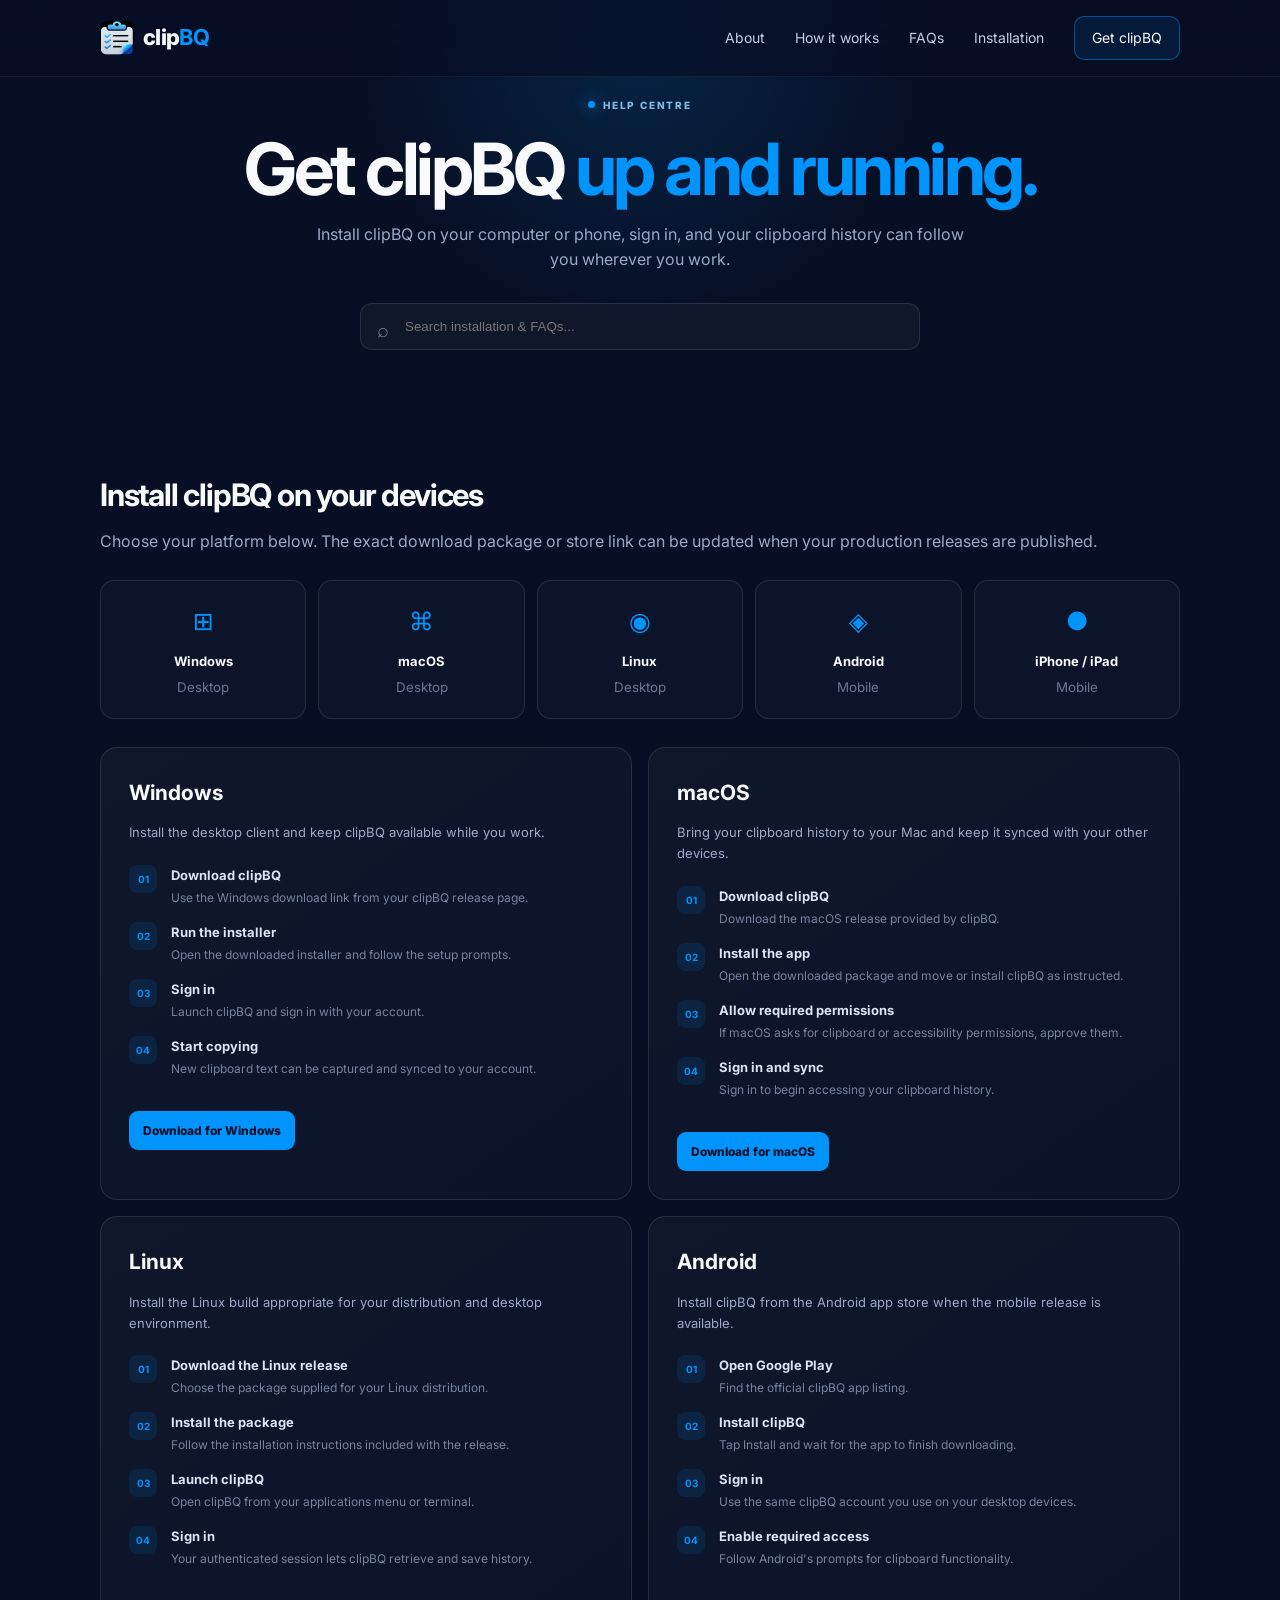
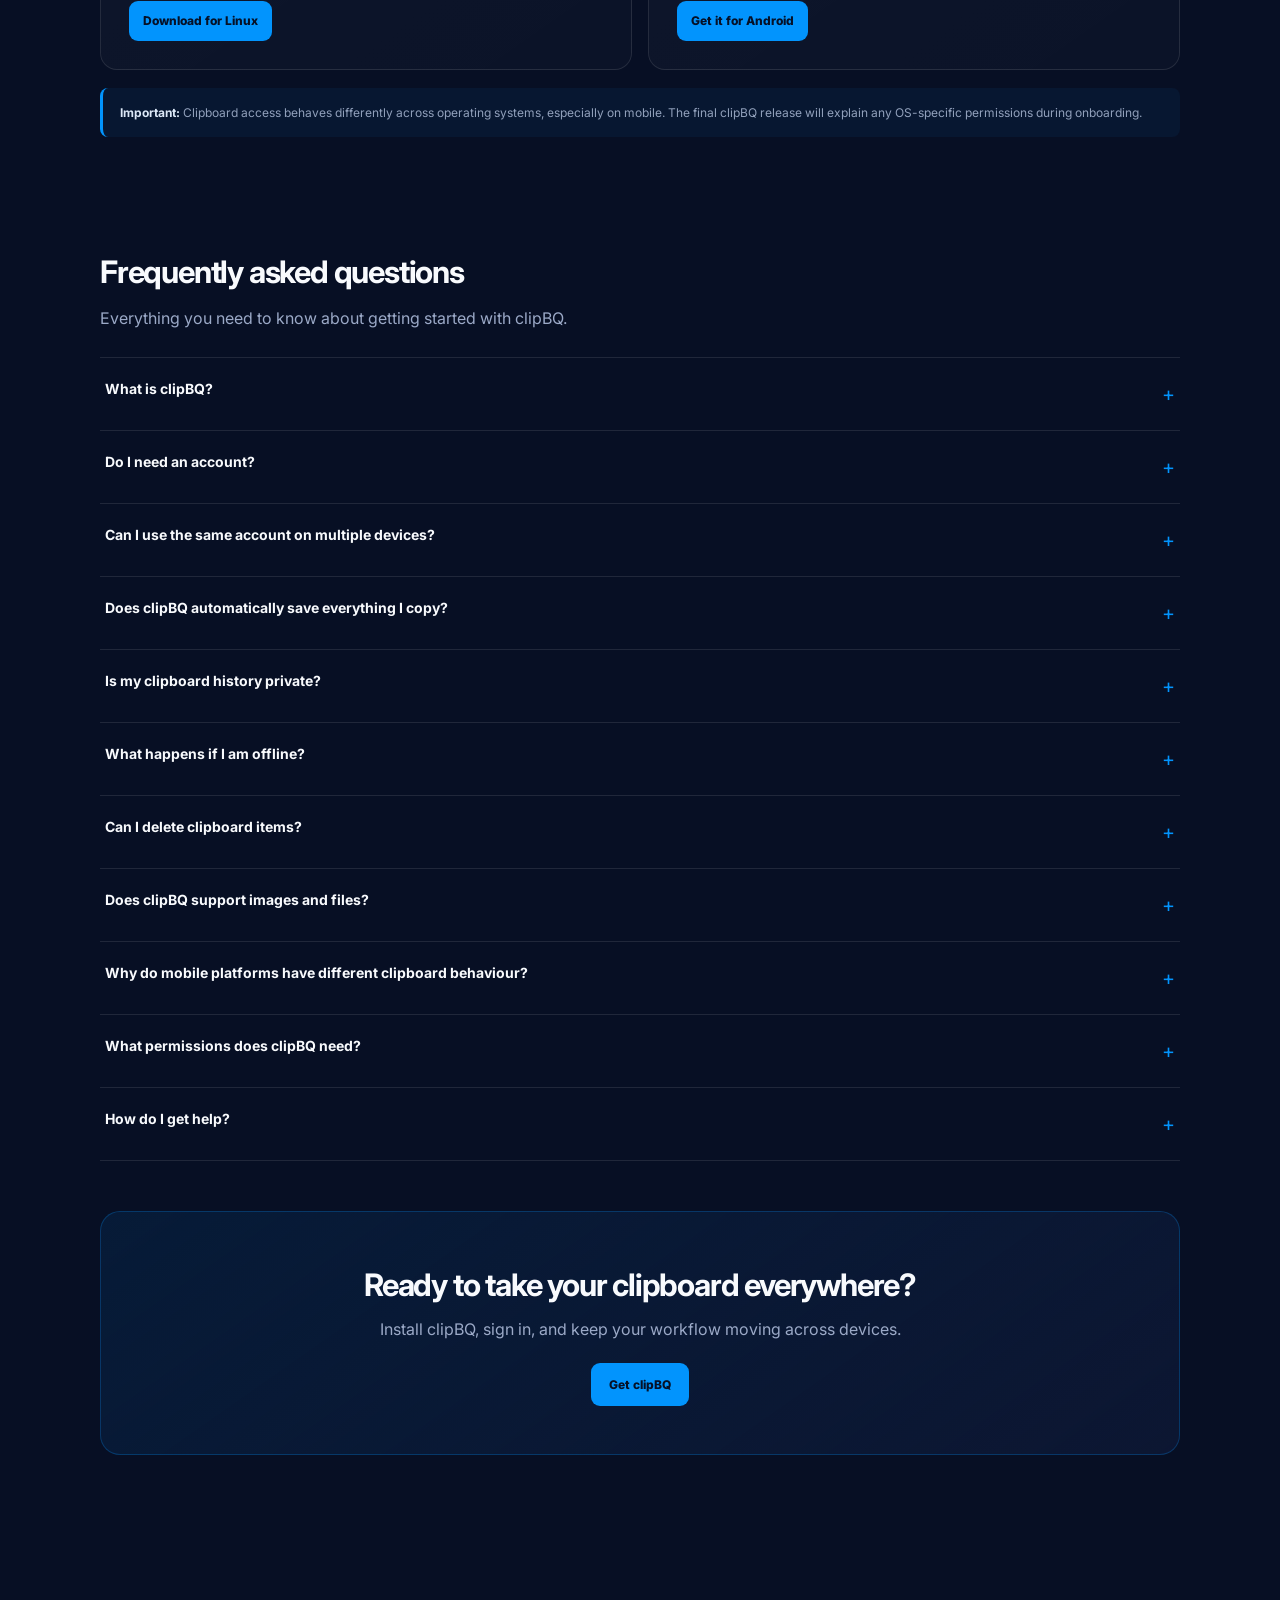
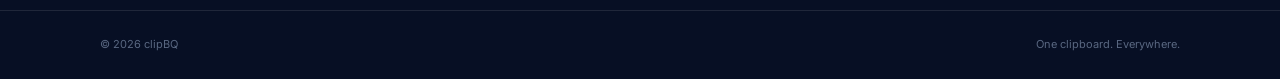
==== faq.html @ 4a56b2cd "Add FAQs page" ====
<!DOCTYPE html>
<html lang="en">

<head>
  <meta charset="UTF-8" />
  <meta name="viewport" content="width=device-width, initial-scale=1.0" />
  <meta name="description"
    content="clipBQ installation guide and frequently asked questions for Linux, macOS, Windows, Android and iOS." />
  <title>clipBQ — Installation & FAQs</title>
  <link rel="preconnect" href="https://fonts.googleapis.com">
  <link rel="preconnect" href="https://fonts.gstatic.com" crossorigin>
  <link href="https://fonts.googleapis.com/css2?family=Inter:wght@400;500;600;700;800&display=swap" rel="stylesheet">
  <link rel="stylesheet" href="faq.css" />
  <link rel="apple-touch-icon" sizes="180x180" href="/apple-touch-icon.png">
  <link rel="icon" type="image/png" sizes="32x32" href="/favicon-32x32.png">
  <link rel="icon" type="image/png" sizes="16x16" href="/favicon-16x16.png">
  <link rel="manifest" href="/site.webmanifest">
</head>

<body>
  <header class="site-header">
    <nav class="nav container">
      <a class="brand" href="index.html">
        <img src="clipBQ-logo.png" alt="clipBQ icon">
        <span>clip<b>BQ</b></span>
      </a>

      <button class="menu-toggle" id="menuToggle" aria-label="Open menu" aria-expanded="false">☰</button>

      <div class="nav-links" id="navLinks">
        <a href="index.html">About</a>
        <a href="index.html#how-it-works">How it works</a>
        <a href="#faq">FAQs</a>
        <a href="#install">Installation</a>
        <a class="nav-cta" href="index.html#download">Get clipBQ</a>
      </div>
    </nav>
  </header>

  <section class="hero">
    <div class="container">
      <div class="eyebrow"><i></i> Help centre</div>
      <h1>Get clipBQ <span>up and running.</span></h1>
      <p>Install clipBQ on your computer or phone, sign in, and your clipboard history can follow you wherever you work.
      </p>

      <div class="search">
        <span>⌕</span>
        <input id="faqSearch" type="search" placeholder="Search installation & FAQs..." aria-label="Search FAQs">
      </div>
    </div>
  </section>

  <main>
    <section class="section" id="install">
      <div class="container">
        <h2>Install clipBQ on your devices</h2>
        <p class="section-intro">Choose your platform below. The exact download package or store link can be updated
          when your production releases are published.</p>

        <div class="platform-grid">
          <a class="platform" href="#windows"><span
              class="icon">⊞</span><strong>Windows</strong><small>Desktop</small></a>
          <a class="platform" href="#macos"><span class="icon">⌘</span><strong>macOS</strong><small>Desktop</small></a>
          <a class="platform" href="#linux"><span class="icon">◉</span><strong>Linux</strong><small>Desktop</small></a>
          <a class="platform" href="#android"><span
              class="icon">◈</span><strong>Android</strong><small>Mobile</small></a>
          <a class="platform" href="#android"><span class="icon">●</span><strong>iPhone /
              iPad</strong><small>Mobile</small></a>
        </div>

        <div class="install-grid">
          <article class="install-card" id="windows">
            <h3>Windows</h3>
            <p>Install the desktop client and keep clipBQ available while you work.</p>
            <ol class="steps">
              <li><b>01</b>
                <div><strong>Download clipBQ</strong><span>Use the Windows download link from your clipBQ release
                    page.</span></div>
              </li>
              <li><b>02</b>
                <div><strong>Run the installer</strong><span>Open the downloaded installer and follow the setup
                    prompts.</span></div>
              </li>
              <li><b>03</b>
                <div><strong>Sign in</strong><span>Launch clipBQ and sign in with your account.</span></div>
              </li>
              <li><b>04</b>
                <div><strong>Start copying</strong><span>New clipboard text can be captured and synced to your
                    account.</span></div>
              </li>
            </ol>
            <a class="download" href="index.html#download">Download for Windows</a>
          </article>

          <article class="install-card" id="macos">
            <h3>macOS</h3>
            <p>Bring your clipboard history to your Mac and keep it synced with your other devices.</p>
            <ol class="steps">
              <li><b>01</b>
                <div><strong>Download clipBQ</strong><span>Download the macOS release provided by clipBQ.</span></div>
              </li>
              <li><b>02</b>
                <div><strong>Install the app</strong><span>Open the downloaded package and move or install clipBQ as
                    instructed.</span></div>
              </li>
              <li><b>03</b>
                <div><strong>Allow required permissions</strong><span>If macOS asks for clipboard or accessibility
                    permissions, approve them.</span></div>
              </li>
              <li><b>04</b>
                <div><strong>Sign in and sync</strong><span>Sign in to begin accessing your clipboard history.</span>
                </div>
              </li>
            </ol>
            <a class="download" href="index.html#download">Download for macOS</a>
          </article>

          <article class="install-card" id="linux">
            <h3>Linux</h3>
            <p>Install the Linux build appropriate for your distribution and desktop environment.</p>
            <ol class="steps">
              <li><b>01</b>
                <div><strong>Download the Linux release</strong><span>Choose the package supplied for your Linux
                    distribution.</span></div>
              </li>
              <li><b>02</b>
                <div><strong>Install the package</strong><span>Follow the installation instructions included with the
                    release.</span></div>
              </li>
              <li><b>03</b>
                <div><strong>Launch clipBQ</strong><span>Open clipBQ from your applications menu or terminal.</span>
                </div>
              </li>
              <li><b>04</b>
                <div><strong>Sign in</strong><span>Your authenticated session lets clipBQ retrieve and save
                    history.</span></div>
              </li>
            </ol>
            <a class="download" href="index.html#download">Download for Linux</a>
          </article>

          <article class="install-card" id="android">
            <h3>Android</h3>
            <p>Install clipBQ from the Android app store when the mobile release is available.</p>
            <ol class="steps">
              <li><b>01</b>
                <div><strong>Open Google Play</strong><span>Find the official clipBQ app listing.</span></div>
              </li>
              <li><b>02</b>
                <div><strong>Install clipBQ</strong><span>Tap Install and wait for the app to finish downloading.</span>
                </div>
              </li>
              <li><b>03</b>
                <div><strong>Sign in</strong><span>Use the same clipBQ account you use on your desktop devices.</span>
                </div>
              </li>
              <li><b>04</b>
                <div><strong>Enable required access</strong><span>Follow Android's prompts for clipboard
                    functionality.</span></div>
              </li>
            </ol>
            <a class="download" href="index.html#download">Get it for Android</a>
          </article>
        </div>

        <div class="note">
          <strong>Important:</strong> Clipboard access behaves differently across operating systems, especially on
          mobile. The final clipBQ release will explain any OS-specific permissions during onboarding.
        </div>
      </div>
    </section>

    <section class="section" id="faq">
      <div class="container">
        <h2>Frequently asked questions</h2>
        <p class="section-intro">Everything you need to know about getting started with clipBQ.</p>

        <div class="faq-list" id="faqList">
          <details>
            <summary>What is clipBQ?</summary>
            <p>clipBQ is a cross-platform clipboard manager designed to keep your clipboard history in one place across
              Linux, macOS, Windows, Android and iOS.</p>
          </details>
          <details>
            <summary>Do I need an account?</summary>
            <p>Yes. An account allows clipBQ to associate your clipboard history with you and synchronize it across your
              devices.</p>
          </details>
          <details>
            <summary>Can I use the same account on multiple devices?</summary>
            <p>Yes. Sign in with the same clipBQ account on each supported device to access your clipboard history.</p>
          </details>
          <details>
            <summary>Does clipBQ automatically save everything I copy?</summary>
            <p>The desktop client can monitor new clipboard content while running. For mobile releases, users push
              chosen clips to the app for cloud upload.</p>
          </details>
          <details>
            <summary>Is my clipboard history private?</summary>
            <p>clipBQ enforces access security via Cloud database Row Level Security. Data is protected with encryption
              and retention controls.</p>
          </details>
          <details>
            <summary>What happens if I am offline?</summary>
            <p>This initial version requires a network connection to sync. Desktop updates will queue clipboard changes
              locally when offline.</p>
          </details>
          <details>
            <summary>Can I delete clipboard items?</summary>
            <p>Yes, the cloud fully supports clearing history. The interface provides fast, easy methods for deleting
              entries.</p>
          </details>
          <details>
            <summary>Does clipBQ support images and files?</summary>
            <p>This release focuses on text clipboard history. Image and file support will follow in future updates.</p>
          </details>
          <details>
            <summary>Why do mobile platforms have different clipboard behaviour?</summary>
            <p>Android and iOS apply specific privacy restrictions to continuous background clipboard access.</p>
          </details>
          <details>
            <summary>What permissions does clipBQ need?</summary>
            <p>clipBQ requests minimum permissions required for clipboard monitoring and synchronization based on OS
              features.</p>
          </details>
          <details>
            <summary>How do I get help?</summary>
            <p>Once our support channel is ready, links for our documentation, GitHub Discussions, or support email will
              be added here.</p>
          </details>
        </div>

        <div class="cta">
          <h2>Ready to take your clipboard everywhere?</h2>
          <p>Install clipBQ, sign in, and keep your workflow moving across devices.</p>
          <a class="nav-cta" href="index.html#download">Get clipBQ</a>
        </div>
      </div>
    </section>
  </main>

  <footer>
    <div class="container footer">
      <span>© 2026 clipBQ</span>
      <span>One clipboard. Everywhere.</span>
    </div>
  </footer>

  <script src="script.js"></script>
</body>

</html>
---- faq.css ----
:root {
    --bg: #070F24;
    --surface: #0D1733;
    --surface2: #101C3C;
    --blue: #0294FD;
    --blue2: #0170F5;
    --white: #F8FAFD;
    --muted: #9BA9C7;
    --line: rgba(248, 250, 253, .1)
}

* {
    box-sizing: border-box
}

html {
    scroll-behavior: smooth
}

body {
    margin: 0;
    background: var(--bg);
    color: var(--white);
    font-family: Inter, ui-sans-serif, system-ui, -apple-system, "Segoe UI", sans-serif;
    line-height: 1.6
}

a {
    color: inherit;
    text-decoration: none
}

.site-header {
    position: fixed;
    inset: 0 0 auto;
    z-index: 100;
    background: rgba(7, 15, 36, .72);
    border-bottom: 1px solid rgba(248, 250, 253, .06);
    backdrop-filter: blur(18px);
}

.nav {
    height: 76px;
    display: flex;
    align-items: center;
    justify-content: space-between;
}

.brand {
    display: inline-flex;
    align-items: center;
    gap: 9px;
    font-size: 22px;
    font-weight: 800;
    letter-spacing: -.8px;
}

.brand>span:last-child>span {
    color: var(--blue);
}

.brand-mark {
    width: 35px;
    height: 35px;
    display: grid;
    place-items: center;
}

.brand-mark svg {
    width: 100%;
    height: 100%;
}

.brand-mark.small {
    width: 28px;
    height: 28px;
}

.nav-links {
    display: flex;
    align-items: center;
    gap: 30px;
    font-size: 14px;
    color: #c5cee1;
}

.nav-links a:hover {
    color: var(--white);
}

.nav-cta {
    padding: 10px 17px;
    border: 1px solid rgba(2, 148, 253, .45);
    border-radius: 10px;
    color: var(--white);
    background: rgba(2, 148, 253, .10);
}

.menu-toggle {
    display: none;
    background: none;
    color: white;
    border: 0;
    font-size: 24px;
    cursor: pointer;
}

.brand {
    display: flex;
    align-items: center;
    gap: 9px;
    font-weight: 800;
    font-size: 22px;
    letter-spacing: -.7px
}

.brand b {
    color: var(--blue)
}

.brand img {
    width: 34px;
    height: 34px;
    object-fit: contain;
    border-radius: 8px
}

.navlinks {
    display: flex;
    gap: 26px;
    color: #aab6cc;
    font-size: 13px
}

.navlinks a:hover {
    color: #fff
}

command {
    color: var(--blue);
    font-weight: bold;
}

.container {
    width: min(1080px, calc(100% - 36px));
    margin: auto
}

header {
    position: sticky;
    top: 0;
    z-index: 10;
    background: rgba(7, 15, 36, .82);
    backdrop-filter: blur(16px);
    border-bottom: 1px solid var(--line)
}

nav {
    height: 72px;
    display: flex;
    align-items: center;
    justify-content: space-between
}

.brand {
    display: flex;
    align-items: center;
    gap: 9px;
    font-weight: 800;
    font-size: 22px;
    letter-spacing: -.7px
}

.brand b {
    color: var(--blue)
}

.brand img {
    width: 34px;
    height: 34px;
    object-fit: contain;
    border-radius: 8px
}

.navlinks {
    display: flex;
    gap: 26px;
    color: #aab6cc;
    font-size: 13px
}

.navlinks a:hover {
    color: #fff
}

.back {
    padding: 9px 14px;
    border: 1px solid rgba(2, 148, 253, .35);
    border-radius: 9px;
    background: rgba(2, 148, 253, .08);
    color: #fff
}

.hero {
    padding: 90px 0 65px;
    text-align: center;
    background: radial-gradient(circle at 50% 10%, rgba(2, 148, 253, .16), transparent 38%)
}

.eyebrow {
    display: inline-flex;
    align-items: center;
    gap: 8px;
    color: #86b9df;
    text-transform: uppercase;
    letter-spacing: 1.8px;
    font-size: 10px;
    font-weight: 800
}

.eyebrow i {
    width: 7px;
    height: 7px;
    background: var(--blue);
    border-radius: 50%;
    box-shadow: 0 0 16px var(--blue)
}

h1 {
    font-size: clamp(44px, 7vw, 72px);
    line-height: 1;
    letter-spacing: -3.5px;
    margin: 17px 0
}

h1 span {
    color: var(--blue)
}

.hero p {
    max-width: 650px;
    margin: auto;
    color: var(--muted);
    font-size: 16px
}

.search {
    margin: 30px auto 0;
    max-width: 560px;
    position: relative
}

.search input {
    width: 100%;
    padding: 15px 18px 15px 44px;
    border-radius: 12px;
    border: 1px solid var(--line);
    background: rgba(255, 255, 255, .035);
    color: #fff;
    outline: 0
}

.search input:focus {
    border-color: rgba(2, 148, 253, .6)
}

.search span {
    position: absolute;
    left: 17px;
    top: 11px;
    color: #72819e;
    font-size: 20px
}

main {
    padding-bottom: 100px
}

.section {
    padding: 55px 0
}

.section h2 {
    font-size: 31px;
    letter-spacing: -1.2px;
    margin: 0 0 10px
}

.section-intro {
    color: var(--muted);
    margin-top: 0
}

.platform-grid {
    display: grid;
    grid-template-columns: repeat(5, 1fr);
    gap: 12px;
    margin-top: 25px
}

.platform {
    padding: 20px 15px;
    border: 1px solid var(--line);
    border-radius: 14px;
    background: rgba(255, 255, 255, .025);
    text-align: center;
    transition: .2s
}

.platform:hover {
    transform: translateY(-3px);
    border-color: rgba(2, 148, 253, .35);
    background: rgba(2, 148, 253, .06)
}

.platform .icon {
    font-size: 25px;
    color: var(--blue);
    display: block;
    margin-bottom: 7px
}

.platform strong {
    font-size: 13px
}

.platform small {
    display: block;
    color: #687793;
    margin-top: 3px
}

.install-grid {
    display: grid;
    grid-template-columns: 1fr 1fr;
    gap: 16px;
    margin-top: 28px
}

.install-card {
    padding: 28px;
    border: 1px solid var(--line);
    border-radius: 17px;
    background: linear-gradient(145deg, rgba(255, 255, 255, .035), rgba(255, 255, 255, .018))
}

.install-card h3 {
    margin: 0 0 6px;
    font-size: 21px
}

.install-card>p {
    color: var(--muted);
    font-size: 13px
}

.steps {
    margin: 22px 0 0;
    padding: 0;
    list-style: none
}

.steps li {
    display: grid;
    grid-template-columns: 31px 1fr;
    gap: 11px;
    margin: 15px 0;
    color: #dbe4f3;
    font-size: 13px
}

.steps b {
    width: 28px;
    height: 28px;
    border-radius: 8px;
    display: grid;
    place-items: center;
    background: rgba(2, 148, 253, .11);
    color: var(--blue);
    font-size: 10px
}

.steps strong {
    display: block
}

.steps span {
    display: block;
    color: #75839d;
    font-size: 12px;
    margin-top: 2px
}

.download {
    display: inline-block;
    margin-top: 18px;
    padding: 10px 14px;
    border-radius: 9px;
    background: var(--blue);
    color: #061127;
    font-size: 12px;
    font-weight: 800
}

.note {
    margin-top: 18px;
    padding: 15px 17px;
    border-left: 3px solid var(--blue);
    border-radius: 8px;
    background: rgba(2, 148, 253, .06);
    color: #91a0bb;
    font-size: 12px
}

.note strong {
    color: #dce8f7
}

.faq-list {
    margin-top: 25px;
    border-top: 1px solid var(--line)
}

details {
    border-bottom: 1px solid var(--line)
}

summary {
    cursor: pointer;
    list-style: none;
    padding: 20px 5px;
    font-weight: 700;
    font-size: 14px;
    display: flex;
    justify-content: space-between;
    gap: 20px
}

summary::-webkit-details-marker {
    display: none
}

summary:after {
    content: '+';
    color: var(--blue);
    font-size: 20px;
    font-weight: 400
}

details[open] summary:after {
    content: '−'
}

details p {
    margin: 0;
    padding: 0 40px 21px 5px;
    color: #8996b0;
    font-size: 13px;
    max-width: 850px
}

.cta {
    margin-top: 50px;
    padding: 48px 30px;
    text-align: center;
    border: 1px solid rgba(2, 148, 253, .25);
    border-radius: 20px;
    background: linear-gradient(145deg, rgba(2, 148, 253, .09), rgba(13, 23, 51, .95))
}

.cta h2 {
    margin: 0 0 8px
}

.cta p {
    color: var(--muted);
    margin: 0
}

.cta a {
    display: inline-block;
    margin-top: 20px;
    padding: 11px 17px;
    border-radius: 9px;
    background: var(--blue);
    color: #061127;
    font-weight: 800;
    font-size: 12px
}

footer {
    border-top: 1px solid var(--line);
    padding: 25px 0;
    color: #596781;
    font-size: 11px
}

.footer {
    display: flex;
    justify-content: space-between;
    gap: 20px
}

.hidden {
    display: none !important
}

@media(max-width:800px) {
    .platform-grid {
        grid-template-columns: repeat(3, 1fr)
    }

    .install-grid {
        grid-template-columns: 1fr
    }

    .navlinks a:not(.back) {
        display: none
    }
}

@media(max-width:520px) {
    .platform-grid {
        grid-template-columns: 1fr 1fr
    }

    .hero {
        padding-top: 65px
    }

    h1 {
        letter-spacing: -2.5px
    }

    .container {
        width: min(100% - 26px, 1080px)
    }

    .footer {
        flex-direction: column
    }
}
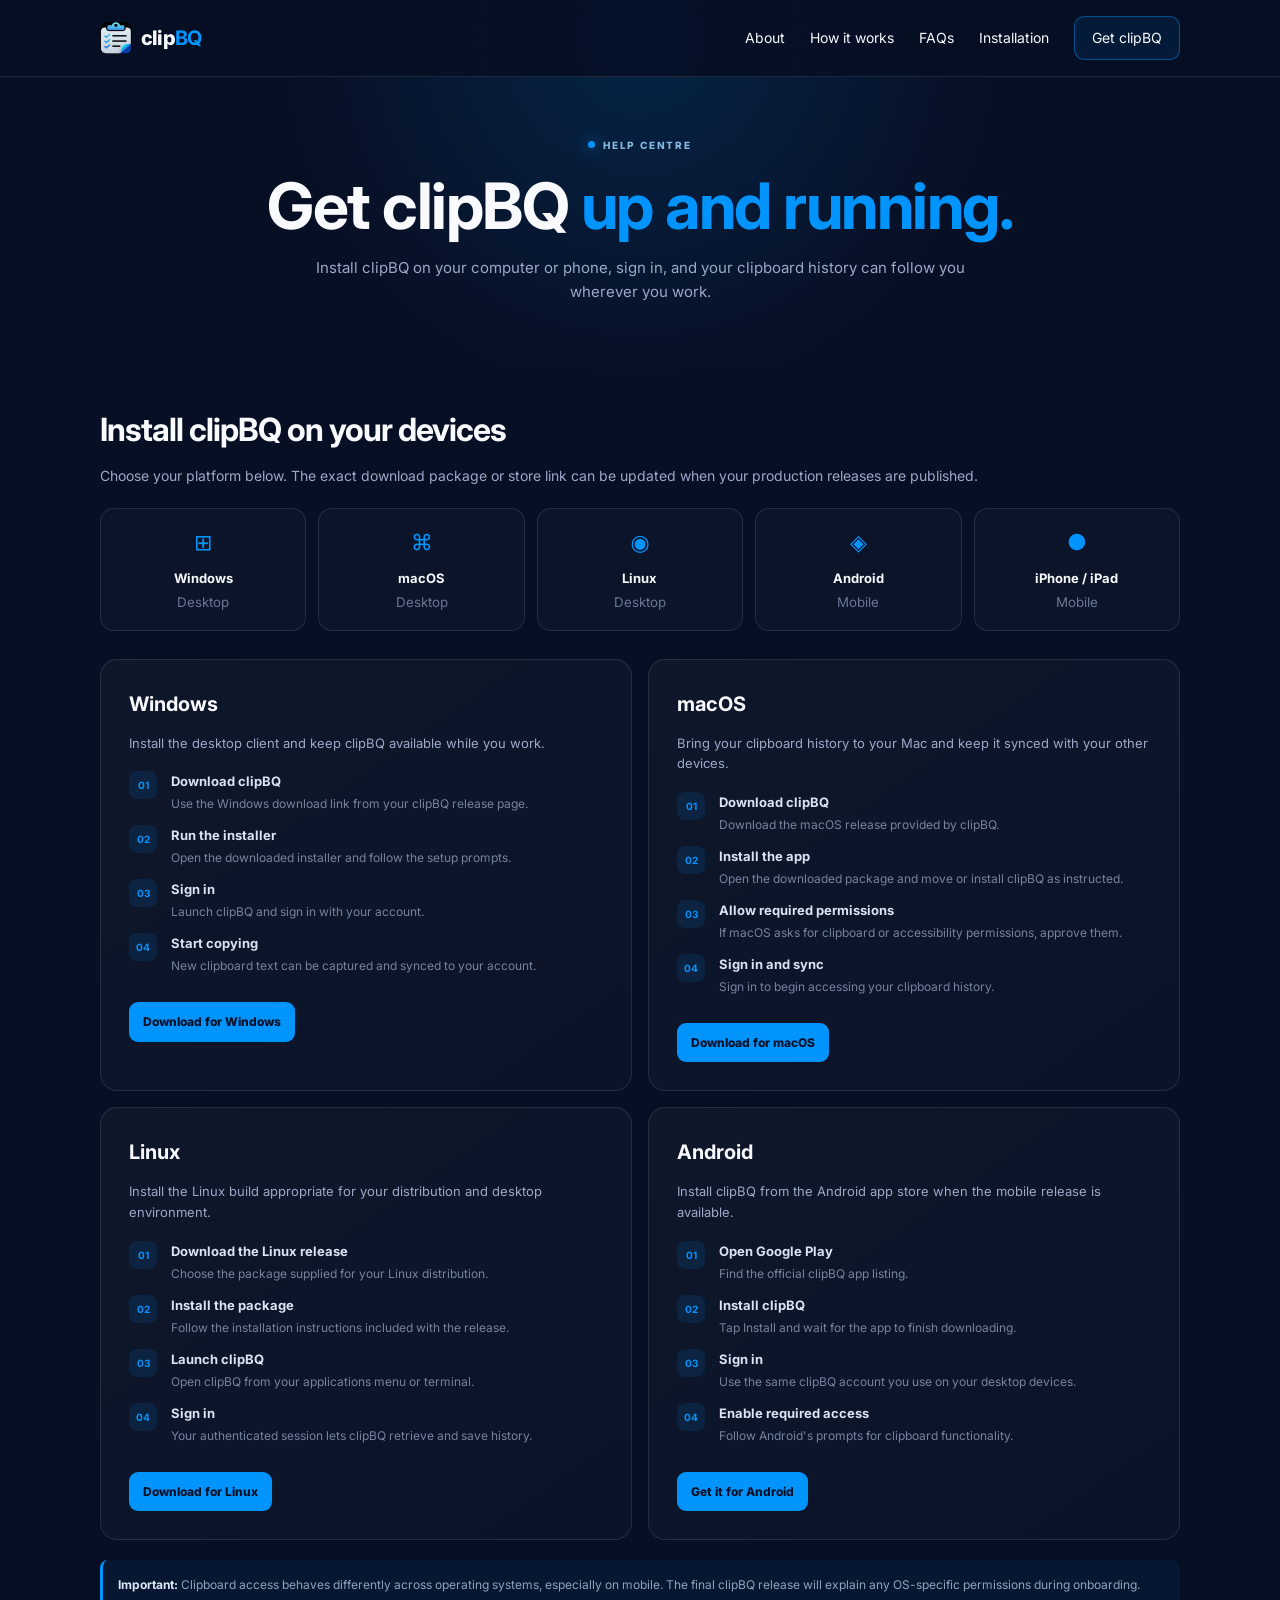
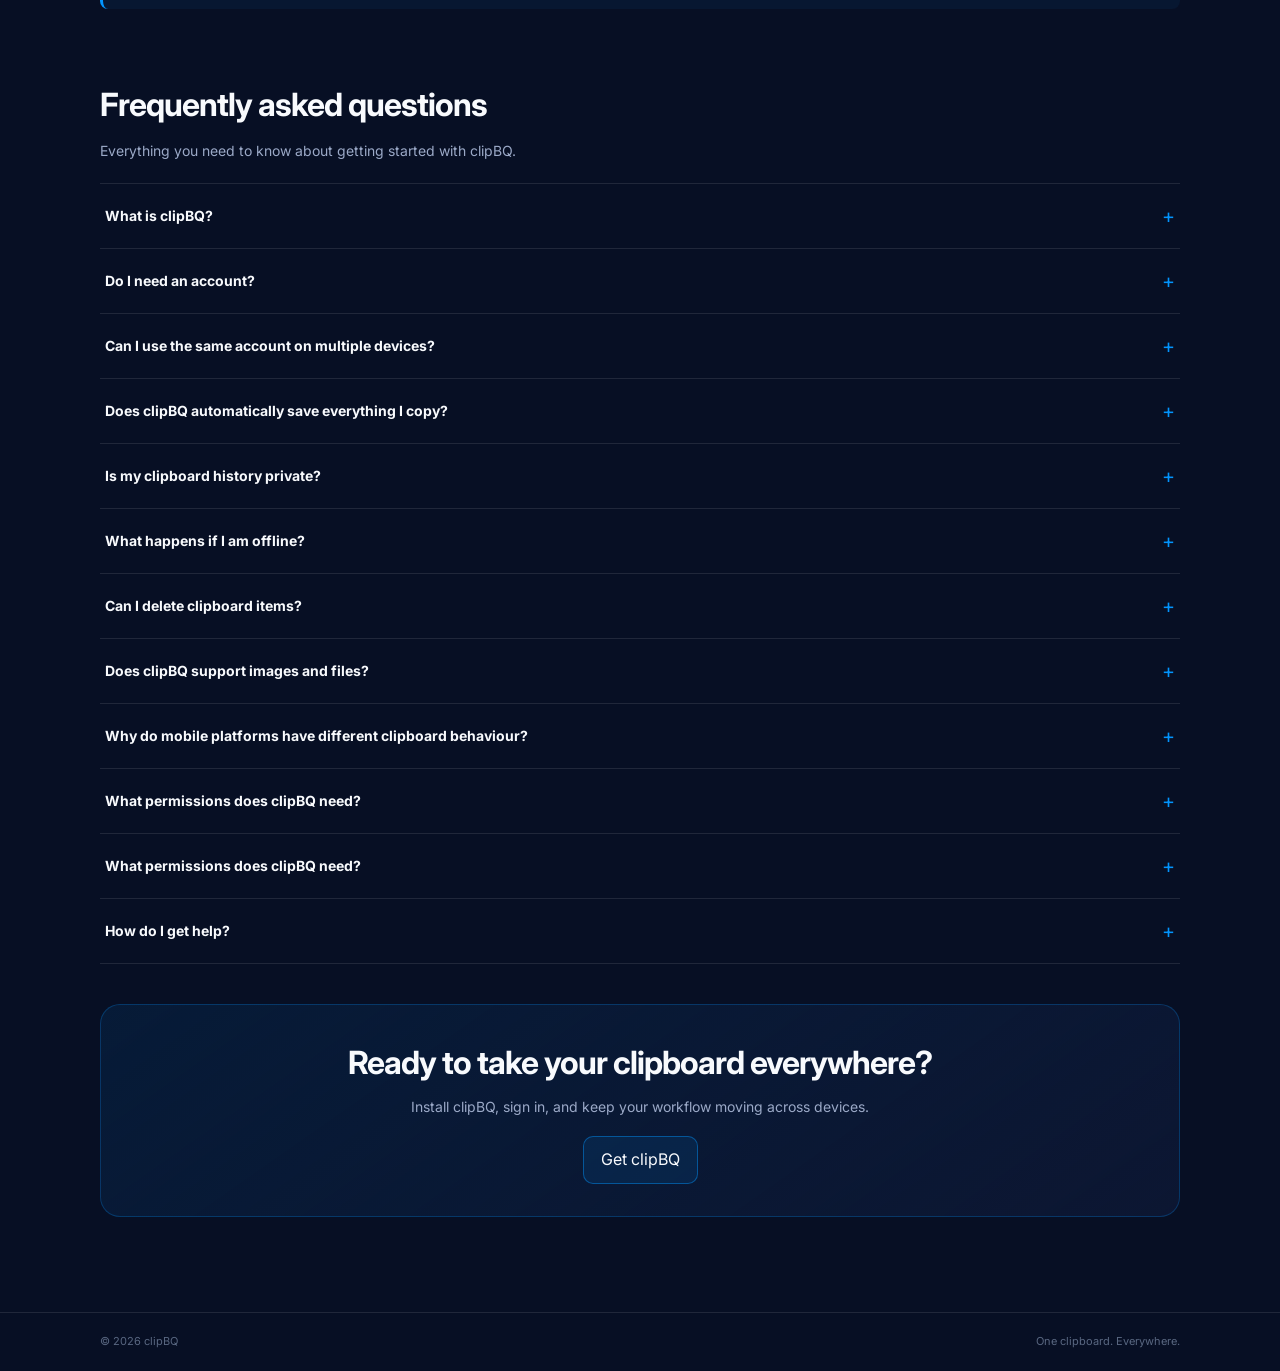
==== commit 5be43c16: "Make design more responsive" ====
--- a/faq.html
+++ b/faq.html
@@ -25,10 +25,10 @@
         <span>clip<b>BQ</b></span>
       </a>
 
-      <button class="menu-toggle" id="menuToggle" aria-label="Open menu" aria-expanded="false">☰</button>
+      <button class="menu-toggle" id="menuToggle" aria-label="Open navigation menu" aria-expanded="false">☰</button>
 
       <div class="nav-links" id="navLinks">
-        <a href="index.html">About</a>
+        <a href="index.html#home">About</a>
         <a href="index.html#how-it-works">How it works</a>
         <a href="#faq">FAQs</a>
         <a href="#install">Installation</a>
@@ -44,10 +44,10 @@
       <p>Install clipBQ on your computer or phone, sign in, and your clipboard history can follow you wherever you work.
       </p>
 
-      <div class="search">
+      <!-- <div class="search">
         <span>⌕</span>
         <input id="faqSearch" type="search" placeholder="Search installation & FAQs..." aria-label="Search FAQs">
-      </div>
+      </div> -->
     </div>
   </section>
 
@@ -225,6 +225,11 @@
               features.</p>
           </details>
           <details>
+            <summary>What permissions does clipBQ need?</summary>
+            <p>clipBQ requests minimum permissions required for clipboard monitoring and synchronization based on OS
+              features.</p>
+          </details>
+          <details>
             <summary>How do I get help?</summary>
             <p>Once our support channel is ready, links for our documentation, GitHub Discussions, or support email will
               be added here.</p>
--- a/faq.css
+++ b/faq.css
@@ -10,11 +10,11 @@
 }
 
 * {
-    box-sizing: border-box
+    box-sizing: border-box;
 }
 
 html {
-    scroll-behavior: smooth
+    scroll-behavior: smooth;
 }
 
 body {
@@ -22,73 +22,90 @@
     background: var(--bg);
     color: var(--white);
     font-family: Inter, ui-sans-serif, system-ui, -apple-system, "Segoe UI", sans-serif;
-    line-height: 1.6
+    line-height: 1.6;
+    overflow-x: hidden;
 }
 
 a {
     color: inherit;
-    text-decoration: none
-}
-
+    text-decoration: none;
+}
+
+.container {
+    width: min(1080px, calc(100% - 32px));
+    margin: auto;
+}
+
+/* Header & Navigation Mobile First */
 .site-header {
     position: fixed;
     inset: 0 0 auto;
     z-index: 100;
-    background: rgba(7, 15, 36, .72);
-    border-bottom: 1px solid rgba(248, 250, 253, .06);
+    background: rgba(7, 15, 36, .85);
+    border-bottom: 1px solid var(--line);
     backdrop-filter: blur(18px);
 }
 
 .nav {
-    height: 76px;
+    height: 64px;
     display: flex;
     align-items: center;
     justify-content: space-between;
+    position: relative;
 }
 
 .brand {
     display: inline-flex;
     align-items: center;
     gap: 9px;
-    font-size: 22px;
+    font-size: 20px;
     font-weight: 800;
     letter-spacing: -.8px;
 }
 
-.brand>span:last-child>span {
+.brand b {
     color: var(--blue);
 }
 
-.brand-mark {
-    width: 35px;
-    height: 35px;
-    display: grid;
-    place-items: center;
-}
-
-.brand-mark svg {
-    width: 100%;
-    height: 100%;
-}
-
-.brand-mark.small {
-    width: 28px;
-    height: 28px;
+.brand img {
+    width: 32px;
+    height: 32px;
+    object-fit: contain;
+    border-radius: 8px;
+}
+
+.menu-toggle {
+    display: block;
+    background: none;
+    color: white;
+    border: 0;
+    font-size: 24px;
+    cursor: pointer;
+    padding: 4px;
 }
 
 .nav-links {
+    display: none;
+    position: absolute;
+    top: 100%;
+    left: 0;
+    right: 0;
+    background: var(--surface);
+    border-bottom: 1px solid var(--line);
+    padding: 20px;
+    flex-direction: column;
+    gap: 16px;
+    font-size: 15px;
+    box-shadow: 0 10px 30px rgba(0, 0, 0, .5);
+}
+
+.nav-links.open {
     display: flex;
-    align-items: center;
-    gap: 30px;
-    font-size: 14px;
-    color: #c5cee1;
-}
-
-.nav-links a:hover {
-    color: var(--white);
 }
 
 .nav-cta {
+    display: inline-block;
+    text-align: center;
     padding: 10px 17px;
     border: 1px solid rgba(2, 148, 253, .45);
     border-radius: 10px;
@@ -96,115 +113,11 @@
     background: rgba(2, 148, 253, .10);
 }
 
-.menu-toggle {
-    display: none;
-    background: none;
-    color: white;
-    border: 0;
-    font-size: 24px;
-    cursor: pointer;
-}
-
-.brand {
-    display: flex;
-    align-items: center;
-    gap: 9px;
-    font-weight: 800;
-    font-size: 22px;
-    letter-spacing: -.7px
-}
-
-.brand b {
-    color: var(--blue)
-}
-
-.brand img {
-    width: 34px;
-    height: 34px;
-    object-fit: contain;
-    border-radius: 8px
-}
-
-.navlinks {
-    display: flex;
-    gap: 26px;
-    color: #aab6cc;
-    font-size: 13px
-}
-
-.navlinks a:hover {
-    color: #fff
-}
-
-command {
-    color: var(--blue);
-    font-weight: bold;
-}
-
-.container {
-    width: min(1080px, calc(100% - 36px));
-    margin: auto
-}
-
-header {
-    position: sticky;
-    top: 0;
-    z-index: 10;
-    background: rgba(7, 15, 36, .82);
-    backdrop-filter: blur(16px);
-    border-bottom: 1px solid var(--line)
-}
-
-nav {
-    height: 72px;
-    display: flex;
-    align-items: center;
-    justify-content: space-between
-}
-
-.brand {
-    display: flex;
-    align-items: center;
-    gap: 9px;
-    font-weight: 800;
-    font-size: 22px;
-    letter-spacing: -.7px
-}
-
-.brand b {
-    color: var(--blue)
-}
-
-.brand img {
-    width: 34px;
-    height: 34px;
-    object-fit: contain;
-    border-radius: 8px
-}
-
-.navlinks {
-    display: flex;
-    gap: 26px;
-    color: #aab6cc;
-    font-size: 13px
-}
-
-.navlinks a:hover {
-    color: #fff
-}
-
-.back {
-    padding: 9px 14px;
-    border: 1px solid rgba(2, 148, 253, .35);
-    border-radius: 9px;
-    background: rgba(2, 148, 253, .08);
-    color: #fff
-}
-
+/* Hero */
 .hero {
-    padding: 90px 0 65px;
+    padding: 100px 0 45px;
     text-align: center;
-    background: radial-gradient(circle at 50% 10%, rgba(2, 148, 253, .16), transparent 38%)
+    background: radial-gradient(circle at 50% 10%, rgba(2, 148, 253, .16), transparent 50%);
 }
 
 .eyebrow {
@@ -215,7 +128,7 @@
     text-transform: uppercase;
     letter-spacing: 1.8px;
     font-size: 10px;
-    font-weight: 800
+    font-weight: 800;
 }
 
 .eyebrow i {
@@ -223,150 +136,153 @@
     height: 7px;
     background: var(--blue);
     border-radius: 50%;
-    box-shadow: 0 0 16px var(--blue)
+    box-shadow: 0 0 16px var(--blue);
 }
 
 h1 {
-    font-size: clamp(44px, 7vw, 72px);
-    line-height: 1;
-    letter-spacing: -3.5px;
-    margin: 17px 0
+    font-size: clamp(32px, 8vw, 64px);
+    line-height: 1.1;
+    letter-spacing: -1.5px;
+    margin: 15px 0;
 }
 
 h1 span {
-    color: var(--blue)
+    color: var(--blue);
 }
 
 .hero p {
     max-width: 650px;
     margin: auto;
     color: var(--muted);
-    font-size: 16px
+    font-size: 15px;
 }
 
 .search {
-    margin: 30px auto 0;
+    margin: 24px auto 0;
     max-width: 560px;
-    position: relative
+    position: relative;
 }
 
 .search input {
     width: 100%;
-    padding: 15px 18px 15px 44px;
+    padding: 14px 18px 14px 44px;
     border-radius: 12px;
     border: 1px solid var(--line);
     background: rgba(255, 255, 255, .035);
     color: #fff;
-    outline: 0
+    outline: 0;
 }
 
 .search input:focus {
-    border-color: rgba(2, 148, 253, .6)
+    border-color: rgba(2, 148, 253, .6);
 }
 
 .search span {
     position: absolute;
     left: 17px;
-    top: 11px;
+    top: 10px;
     color: #72819e;
-    font-size: 20px
-}
-
+    font-size: 20px;
+}
+
+/* Main Content */
 main {
-    padding-bottom: 100px
+    padding-bottom: 60px;
 }
 
 .section {
-    padding: 55px 0
+    padding: 35px 0;
 }
 
 .section h2 {
-    font-size: 31px;
-    letter-spacing: -1.2px;
-    margin: 0 0 10px
+    font-size: clamp(22px, 5vw, 32px);
+    letter-spacing: -1px;
+    margin: 0 0 10px;
 }
 
 .section-intro {
     color: var(--muted);
-    margin-top: 0
-}
-
+    margin-top: 0;
+    font-size: 14px;
+}
+
+/* Grids Mobile First */
 .platform-grid {
     display: grid;
-    grid-template-columns: repeat(5, 1fr);
+    grid-template-columns: repeat(auto-fit, minmax(130px, 1fr));
     gap: 12px;
-    margin-top: 25px
+    margin-top: 20px;
 }
 
 .platform {
-    padding: 20px 15px;
+    padding: 16px 12px;
     border: 1px solid var(--line);
     border-radius: 14px;
     background: rgba(255, 255, 255, .025);
     text-align: center;
-    transition: .2s
+    transition: transform .2s, border-color .2s;
 }
 
 .platform:hover {
-    transform: translateY(-3px);
+    transform: translateY(-2px);
     border-color: rgba(2, 148, 253, .35);
-    background: rgba(2, 148, 253, .06)
+    background: rgba(2, 148, 253, .06);
 }
 
 .platform .icon {
-    font-size: 25px;
+    font-size: 22px;
     color: var(--blue);
     display: block;
-    margin-bottom: 7px
+    margin-bottom: 5px;
 }
 
 .platform strong {
-    font-size: 13px
+    font-size: 13px;
 }
 
 .platform small {
     display: block;
     color: #687793;
-    margin-top: 3px
+    margin-top: 2px;
 }
 
 .install-grid {
     display: grid;
-    grid-template-columns: 1fr 1fr;
+    grid-template-columns: 1fr;
     gap: 16px;
-    margin-top: 28px
+    margin-top: 28px;
 }
 
 .install-card {
-    padding: 28px;
+    padding: 20px;
     border: 1px solid var(--line);
     border-radius: 17px;
-    background: linear-gradient(145deg, rgba(255, 255, 255, .035), rgba(255, 255, 255, .018))
+    background: linear-gradient(145deg, rgba(255, 255, 255, .035), rgba(255, 255, 255, .018));
 }
 
 .install-card h3 {
     margin: 0 0 6px;
-    font-size: 21px
+    font-size: 20px;
 }
 
 .install-card>p {
     color: var(--muted);
-    font-size: 13px
+    font-size: 13px;
 }
 
 .steps {
-    margin: 22px 0 0;
+    margin: 18px 0 0;
     padding: 0;
-    list-style: none
+    list-style: none;
 }
 
 .steps li {
     display: grid;
     grid-template-columns: 31px 1fr;
     gap: 11px;
-    margin: 15px 0;
+    margin: 12px 0;
     color: #dbe4f3;
-    font-size: 13px
+    font-size: 13px;
 }
 
 .steps b {
@@ -377,166 +293,171 @@
     place-items: center;
     background: rgba(2, 148, 253, .11);
     color: var(--blue);
-    font-size: 10px
+    font-size: 10px;
 }
 
 .steps strong {
-    display: block
+    display: block;
 }
 
 .steps span {
     display: block;
     color: #75839d;
     font-size: 12px;
-    margin-top: 2px
+    margin-top: 2px;
 }
 
 .download {
     display: inline-block;
-    margin-top: 18px;
+    margin-top: 15px;
     padding: 10px 14px;
     border-radius: 9px;
     background: var(--blue);
     color: #061127;
     font-size: 12px;
-    font-weight: 800
+    font-weight: 800;
 }
 
 .note {
-    margin-top: 18px;
-    padding: 15px 17px;
+    margin-top: 20px;
+    padding: 15px;
     border-left: 3px solid var(--blue);
     border-radius: 8px;
     background: rgba(2, 148, 253, .06);
     color: #91a0bb;
-    font-size: 12px
+    font-size: 12px;
 }
 
 .note strong {
-    color: #dce8f7
-}
-
+    color: #dce8f7;
+}
+
+/* FAQ Details */
 .faq-list {
-    margin-top: 25px;
-    border-top: 1px solid var(--line)
+    margin-top: 20px;
+    border-top: 1px solid var(--line);
 }
 
 details {
-    border-bottom: 1px solid var(--line)
+    border-bottom: 1px solid var(--line);
 }
 
 summary {
     cursor: pointer;
     list-style: none;
-    padding: 20px 5px;
+    padding: 16px 5px;
     font-weight: 700;
     font-size: 14px;
     display: flex;
     justify-content: space-between;
-    gap: 20px
+    align-items: center;
+    gap: 15px;
 }
 
 summary::-webkit-details-marker {
-    display: none
+    display: none;
 }
 
 summary:after {
     content: '+';
     color: var(--blue);
     font-size: 20px;
-    font-weight: 400
+    font-weight: 400;
 }
 
 details[open] summary:after {
-    content: '−'
+    content: '−';
 }
 
 details p {
     margin: 0;
-    padding: 0 40px 21px 5px;
+    padding: 0 10px 18px 5px;
     color: #8996b0;
     font-size: 13px;
-    max-width: 850px
-}
-
+}
+
+/* Call to Action Box */
 .cta {
-    margin-top: 50px;
-    padding: 48px 30px;
+    margin-top: 40px;
+    padding: 32px 20px;
     text-align: center;
     border: 1px solid rgba(2, 148, 253, .25);
     border-radius: 20px;
-    background: linear-gradient(145deg, rgba(2, 148, 253, .09), rgba(13, 23, 51, .95))
+    background: linear-gradient(145deg, rgba(2, 148, 253, .09), rgba(13, 23, 51, .95));
 }
 
 .cta h2 {
-    margin: 0 0 8px
+    margin: 0 0 8px;
 }
 
 .cta p {
     color: var(--muted);
-    margin: 0
+    margin: 0;
+    font-size: 14px;
 }
 
 .cta a {
     display: inline-block;
-    margin-top: 20px;
-    padding: 11px 17px;
-    border-radius: 9px;
-    background: var(--blue);
-    color: #061127;
-    font-weight: 800;
-    font-size: 12px
-}
-
+    margin-top: 18px;
+}
+
+/* Footer */
 footer {
     border-top: 1px solid var(--line);
-    padding: 25px 0;
+    padding: 20px 0;
     color: #596781;
-    font-size: 11px
+    font-size: 11px;
 }
 
 .footer {
     display: flex;
-    justify-content: space-between;
-    gap: 20px
+    flex-direction: column;
+    gap: 10px;
+    text-align: center;
 }
 
 .hidden {
-    display: none !important
-}
-
-@media(max-width:800px) {
-    .platform-grid {
-        grid-template-columns: repeat(3, 1fr)
+    display: none !important;
+}
+
+/* Responsive Media Queries (Desktop View Enhancements) */
+@media (min-width: 768px) {
+    .nav {
+        height: 76px;
+    }
+
+    .menu-toggle {
+        display: none;
+    }
+
+    .nav-links {
+        display: flex;
+        position: static;
+        flex-direction: row;
+        align-items: center;
+        background: transparent;
+        border: none;
+        padding: 0;
+        box-shadow: none;
+        gap: 25px;
+        font-size: 14px;
+    }
+
+    .hero {
+        padding: 130px 0 65px;
     }
 
     .install-grid {
-        grid-template-columns: 1fr
-    }
-
-    .navlinks a:not(.back) {
-        display: none
-    }
-}
-
-@media(max-width:520px) {
-    .platform-grid {
-        grid-template-columns: 1fr 1fr
-    }
-
-    .hero {
-        padding-top: 65px
-    }
-
-    h1 {
-        letter-spacing: -2.5px
-    }
-
-    .container {
-        width: min(100% - 26px, 1080px)
+        grid-template-columns: repeat(2, 1fr);
+    }
+
+    .install-card {
+        padding: 28px;
     }
 
     .footer {
-        flex-direction: column
+        flex-direction: row;
+        justify-content: space-between;
+        text-align: left;
     }
 }
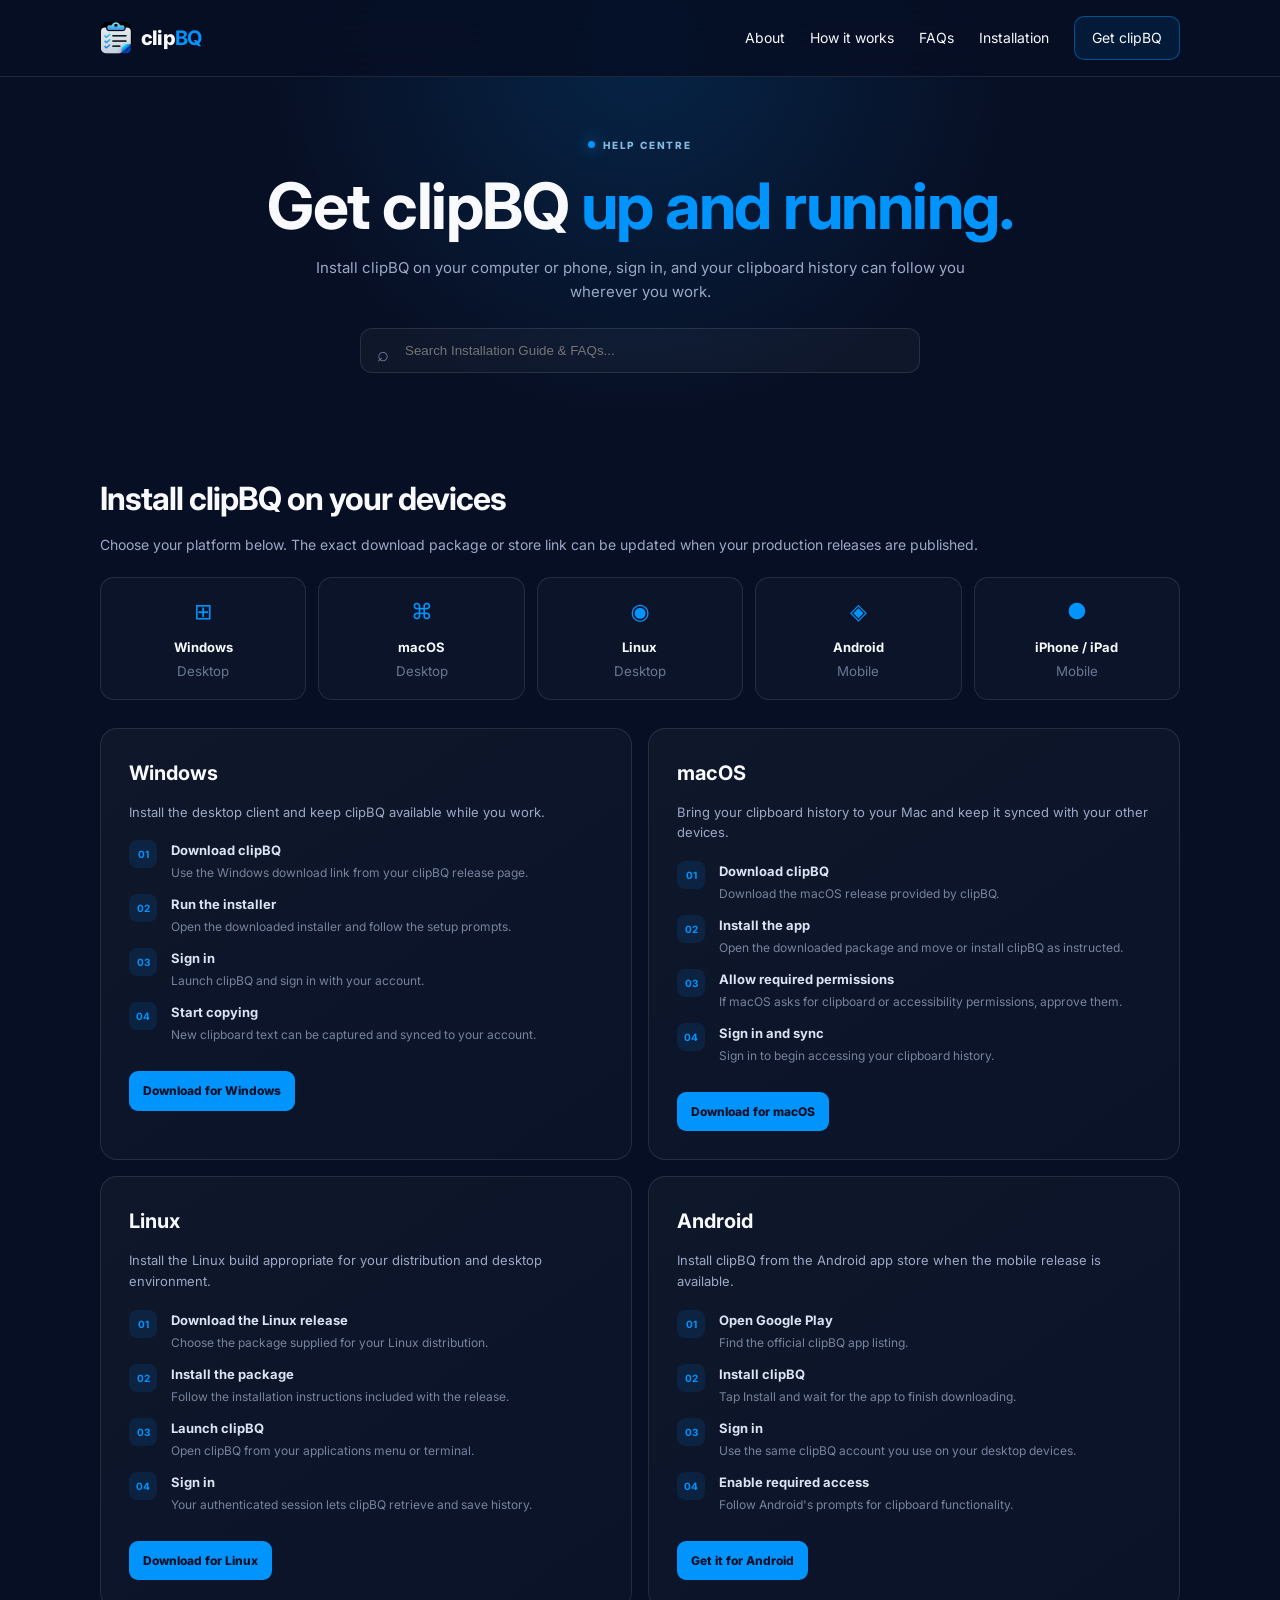
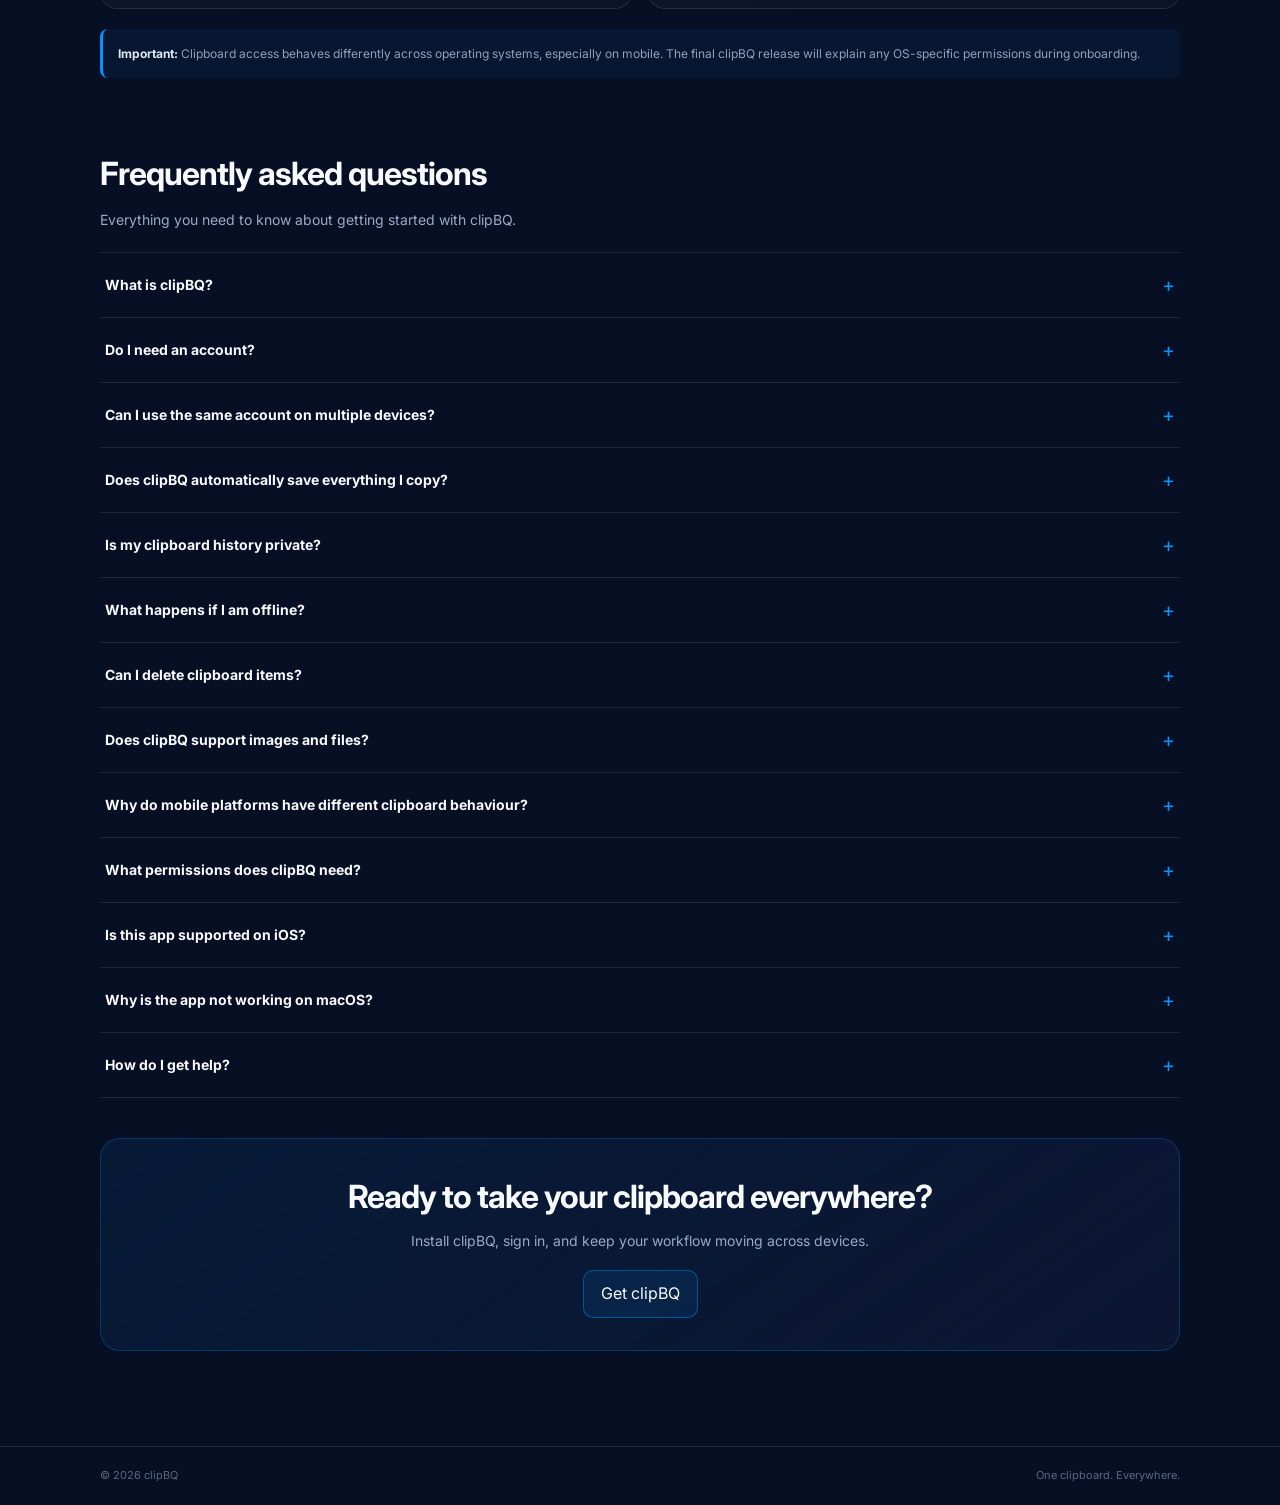
==== commit d11c5da6: "Add page to SEO" ====
--- a/faq.html
+++ b/faq.html
@@ -4,17 +4,79 @@
 <head>
   <meta charset="UTF-8" />
   <meta name="viewport" content="width=device-width, initial-scale=1.0" />
+
+  <!-- Primary Meta Tags -->
+  <title>clipBQ — Your clipboard, everywhere</title>
+  <meta name="title" content="clipBQ — Installation Guide & Frequently Asked Questions (FAQs)" />
   <meta name="description"
-    content="clipBQ installation guide and frequently asked questions for Linux, macOS, Windows, Android and iOS." />
-  <title>clipBQ — Installation & FAQs</title>
+    content="Find installation guides for Linux, macOS, Windows, Android, and iOS alongside answers to common questions about clipBQ sync, security, and usage." />
+  <meta name="keywords"
+    content="clipBQ help, install clipBQ, clipboard manager FAQ, clipBQ guide, cloud clipboard setup" />
+  <meta name="author" content="clipBQ" />
+  <meta name="robots" content="index, follow" />
+  <link rel="canonical" href="https://clipbq.github.io/faq.html" />
+
+  <!-- Open Graph / Facebook -->
+  <meta property="og:type" content="article" />
+  <meta property="og:url" content="https://clipbq.github.io/faq.html" />
+  <meta property="og:title" content="clipBQ — Installation Guide & FAQs" />
+  <meta property="og:description"
+    content="Learn how to install and configure clipBQ on Linux, macOS, Windows, Android, and iOS." />
+  <meta property="og:image" content="https://clipbq.github.io/clipBQ-logo.png" />
+
+  <!-- Twitter -->
+  <meta property="twitter:card" content="summary_large_image" />
+  <meta property="twitter:url" content="https://clipbq.github.io/faq.html" />
+  <meta property="twitter:title" content="clipBQ — Installation Guide & FAQs" />
+  <meta property="twitter:description"
+    content="Learn how to install and configure clipBQ on Linux, macOS, Windows, Android, and iOS." />
+  <meta property="twitter:image" content="https://clipbq.github.io/clipBQ-logo.png" />
+
+  <!-- Fonts & Styles -->
   <link rel="preconnect" href="https://fonts.googleapis.com">
   <link rel="preconnect" href="https://fonts.gstatic.com" crossorigin>
   <link href="https://fonts.googleapis.com/css2?family=Inter:wght@400;500;600;700;800&display=swap" rel="stylesheet">
   <link rel="stylesheet" href="faq.css" />
+
+  <!-- Favicons -->
   <link rel="apple-touch-icon" sizes="180x180" href="/apple-touch-icon.png">
   <link rel="icon" type="image/png" sizes="32x32" href="/favicon-32x32.png">
   <link rel="icon" type="image/png" sizes="16x16" href="/favicon-16x16.png">
   <link rel="manifest" href="/site.webmanifest">
+
+  <!-- JSON-LD Structured Data for FAQ Rich Snippets -->
+  <script type="application/ld+json">
+  {
+    "@context": "https://schema.org",
+    "@type": "FAQPage",
+    "mainEntity": [
+      {
+        "@type": "Question",
+        "name": "What is clipBQ?",
+        "acceptedAnswer": {
+          "@type": "Answer",
+          "text": "clipBQ is a cross-platform clipboard manager designed to keep your clipboard history in one place across Linux, macOS, Windows, Android, and iOS."
+        }
+      },
+      {
+        "@type": "Question",
+        "name": "Do I need an account?",
+        "acceptedAnswer": {
+          "@type": "Answer",
+          "text": "Yes. An account allows clipBQ to associate your clipboard history with you and synchronize it across your devices."
+        }
+      },
+      {
+        "@type": "Question",
+        "name": "Is my clipboard history private?",
+        "acceptedAnswer": {
+          "@type": "Answer",
+          "text": "clipBQ enforces access security via Cloud database Row Level Security. Data is protected with encryption and retention controls."
+        }
+      }
+    ]
+  }
+  </script>
 </head>
 
 <body>
@@ -44,10 +106,10 @@
       <p>Install clipBQ on your computer or phone, sign in, and your clipboard history can follow you wherever you work.
       </p>
 
-      <!-- <div class="search">
+      <div class="search">
         <span>⌕</span>
-        <input id="faqSearch" type="search" placeholder="Search installation & FAQs..." aria-label="Search FAQs">
-      </div> -->
+        <input id="faqSearch" type="search" placeholder="Search Installation Guide & FAQs..." aria-label="Search FAQs">
+      </div>
     </div>
   </section>
 
@@ -225,9 +287,17 @@
               features.</p>
           </details>
           <details>
-            <summary>What permissions does clipBQ need?</summary>
-            <p>clipBQ requests minimum permissions required for clipboard monitoring and synchronization based on OS
-              features.</p>
+            <summary>Is this app supported on iOS?</summary>
+            <p>Due to security policies that Apple has on iOS devices regarding clipboard copying and sharing
+              , development for this release has been paused, and an app for this platform is not available for now.
+            </p>
+          </details>
+          <details>
+            <summary>Why is the app not working on macOS?</summary>
+            <p>Because this app is built through an automated CI pipeline and is not digitally signed by Apple,
+              macOS will block it by default. If you see a "damaged file" or "unverified developer" warning,
+              use the command <code>xattr -cr /Applications/clipBQ.app</code> to bypass Gatekeeper Bypass after
+              downloading and unzipping the clipBQ.app file</p>
           </details>
           <details>
             <summary>How do I get help?</summary>
--- a/faq.css
+++ b/faq.css
@@ -36,7 +36,6 @@
     margin: auto;
 }
 
-/* Header & Navigation Mobile First */
 .site-header {
     position: fixed;
     inset: 0 0 auto;
@@ -113,7 +112,6 @@
     background: rgba(2, 148, 253, .10);
 }
 
-/* Hero */
 .hero {
     padding: 100px 0 45px;
     text-align: center;
@@ -185,7 +183,7 @@
     font-size: 20px;
 }
 
-/* Main Content */
+
 main {
     padding-bottom: 60px;
 }
@@ -340,6 +338,11 @@
 
 details {
     border-bottom: 1px solid var(--line);
+}
+
+code {
+    font-weight: bold;
+    color: var(--blue);
 }
 
 summary {
